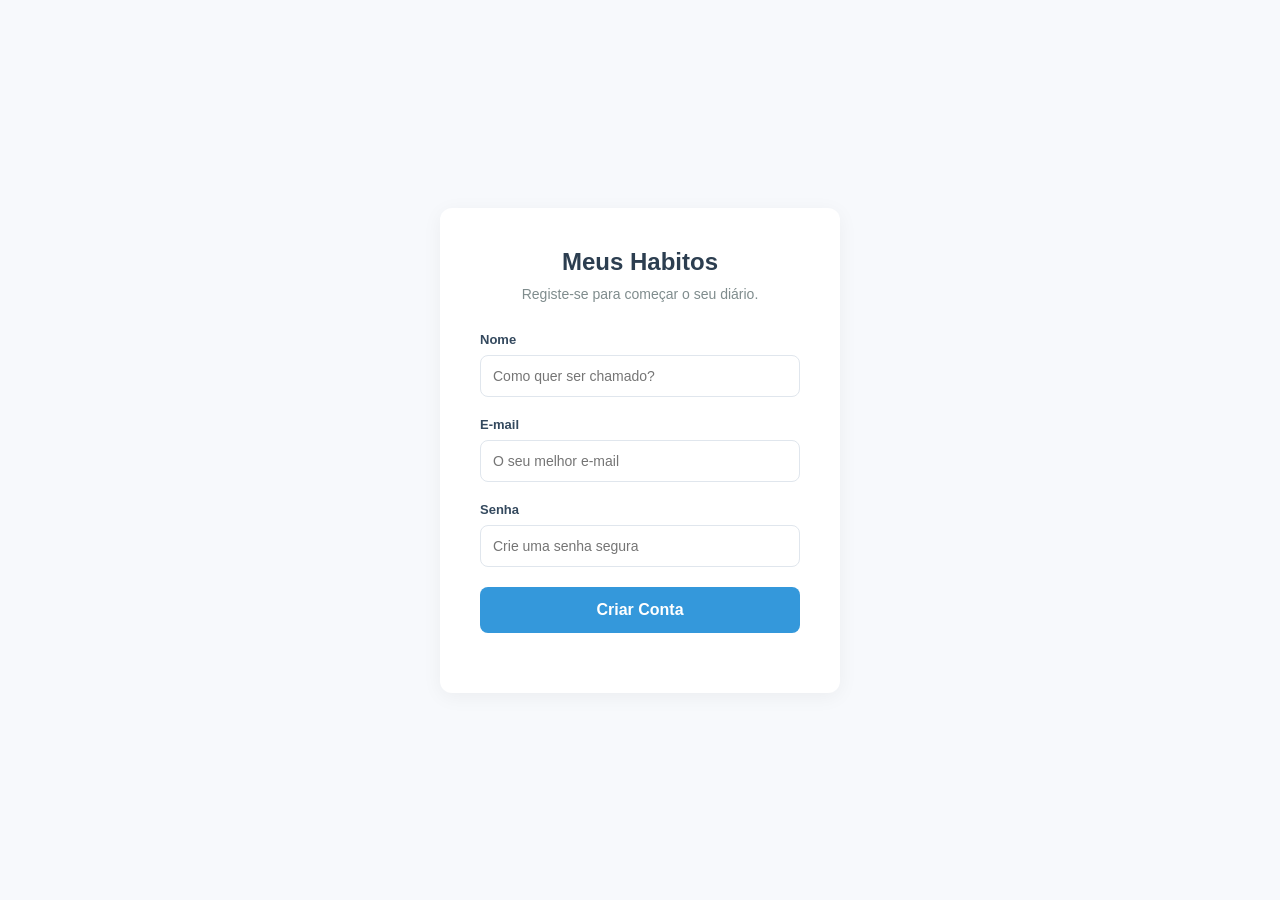
==== src/main/resources/static/dashboard.html @ dc50fb45 "Criado index.html, css e js. Criado dashboard.html, css e js." ====
<!DOCTYPE html>
<html lang="pt-PT">
<head>
    <meta charset="UTF-8">
    <meta name="viewport" content="width=device-width, initial-scale=1.0">
    <title>FeelWrite - O seu Diário</title>
    <link rel="stylesheet" href="css/dashboard.css">
</head>
<body>

<nav class="navbar">
    <h2 id="saudacao">Olá!</h2>
    <button id="btnSair" class="btn-outline">Sair</button>
</nav>

<div class="container">

    <section class="card">
        <h3>Os meus Hábitos</h3>
        <div id="listaHabitos" class="habit-list">
            <p class="loading">A carregar hábitos...</p>
        </div>
    </section>

    <section class="card">
        <h3>Reflexão do Dia</h3>
        <div id="areaReflexao">
            <p id="perguntaTexto" class="pergunta-destaque">A carregar pergunta...</p>

            <form id="formReflexao">
                <textarea id="respostaTexto" placeholder="Escreva aqui a sua reflexão..." rows="4" required></textarea>
                <button type="submit" class="btn-primary">Guardar Reflexão</button>
            </form>
            <div id="mensagemReflexao"></div>
        </div>
    </section>

</div>

<script src="js/dashboard.js"></script>
</body>
</html>
---- src/main/resources/static/css/dashboard.css ----
* {
    box-sizing: border-box;
    margin: 0;
    padding: 0;
    font-family: 'Segoe UI', Roboto, Helvetica, Arial, sans-serif;
}

body {
    background-color: #f7f9fc;
    color: #333;
}

.navbar {
    background-color: white;
    padding: 20px 40px;
    display: flex;
    justify-content: space-between;
    align-items: center;
    box-shadow: 0 2px 10px rgba(0,0,0,0.05);
}

.container {
    max-width: 800px;
    margin: 40px auto;
    padding: 0 20px;
    display: flex;
    flex-direction: column;
    gap: 20px;
}

.card {
    background-color: white;
    padding: 30px;
    border-radius: 12px;
    box-shadow: 0 4px 20px rgba(0, 0, 0, 0.05);
}

.card h3 {
    color: #2c3e50;
    margin-bottom: 20px;
    border-bottom: 2px solid #f0f2f5;
    padding-bottom: 10px;
}

.habit-item {
    display: flex;
    justify-content: space-between;
    align-items: center;
    padding: 15px;
    background-color: #f8fafc;
    border-radius: 8px;
    margin-bottom: 10px;
}

.habit-info h4 { color: #34495e; }
.habit-info span { font-size: 12px; color: #7f8c8d; }

.pergunta-destaque {
    font-size: 18px;
    font-weight: 600;
    color: #3498db;
    margin-bottom: 15px;
}

textarea {
    width: 100%;
    padding: 15px;
    border: 1px solid #e0e6ed;
    border-radius: 8px;
    resize: vertical;
    margin-bottom: 15px;
    font-size: 15px;
}

.btn-primary {
    background-color: #3498db;
    color: white;
    border: none;
    padding: 10px 20px;
    border-radius: 6px;
    cursor: pointer;
    font-weight: bold;
}

.btn-primary:hover { background-color: #2980b9; }

.btn-outline {
    background-color: transparent;
    color: #e74c3c;
    border: 1px solid #e74c3c;
    padding: 8px 15px;
    border-radius: 6px;
    cursor: pointer;
}

.btn-check {
    background-color: #2ecc71;
    color: white;
    border: none;
    padding: 8px 15px;
    border-radius: 6px;
    cursor: pointer;
}
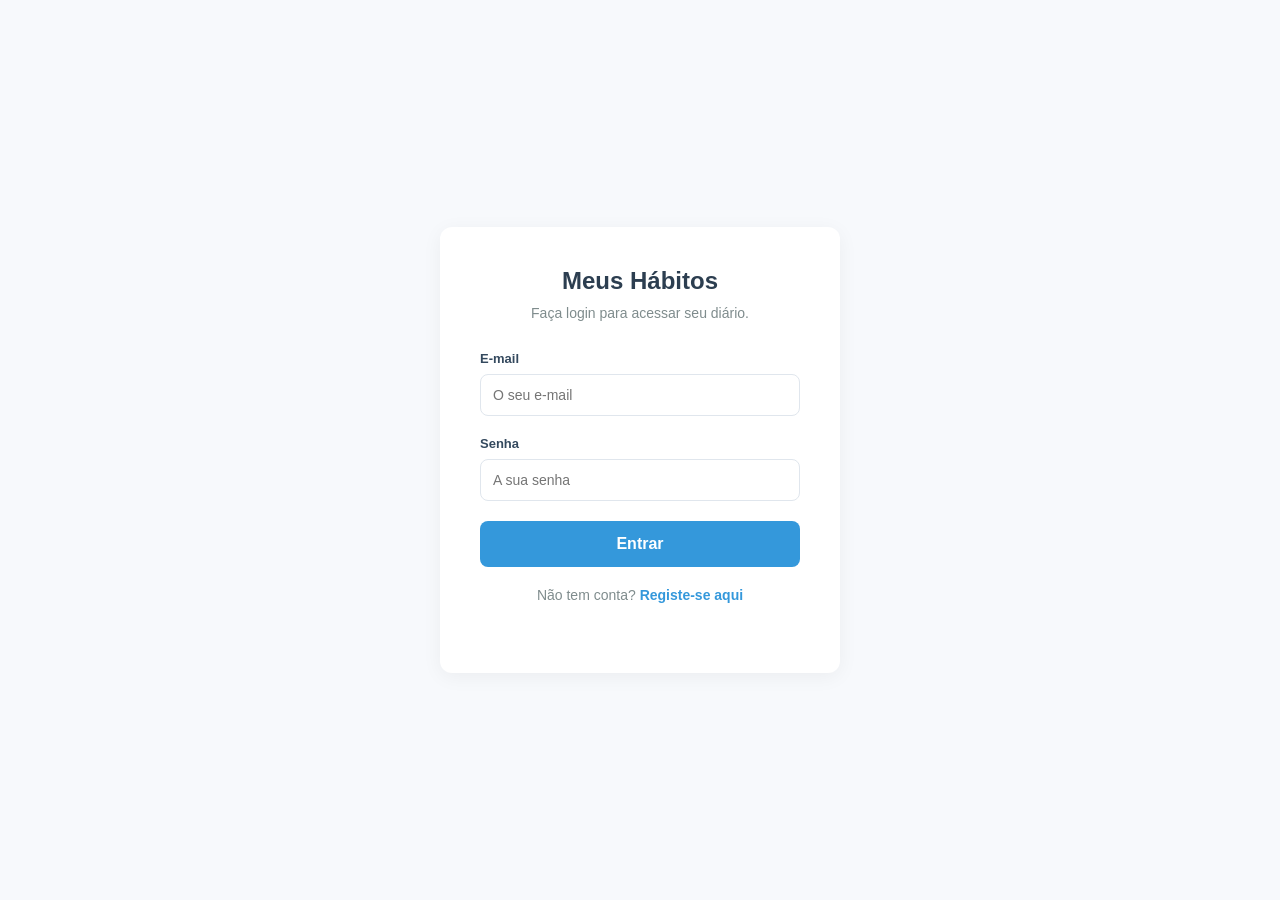
==== commit d44fa650: "Adicionado funcionalidade para criar Habitos" ====
--- a/src/main/resources/static/dashboard.html
+++ b/src/main/resources/static/dashboard.html
@@ -16,9 +16,22 @@
 <div class="container">
 
     <section class="card">
-        <h3>Os meus Hábitos</h3>
+        <div style="display: flex; justify-content: space-between; align-items: center; border-bottom: 2px solid #f0f2f5; margin-bottom: 20px; padding-bottom: 10px;">
+            <h3 style="border: none; margin: 0; padding: 0;">Os meus Hábitos</h3>
+            <button id="btnNovoHabito" class="btn-outline">+ Novo Hábito</button>
+        </div>
+
+        <form id="formNovoHabito" class="form-novo-habito" style="display: none;">
+            <input type="text" id="nomeHabito" placeholder="Nome do hábito (ex: Ler 10 páginas)" required>
+            <input type="text" id="descHabito" placeholder="Descrição curta (opcional)">
+            <select id="categoriaHabito" required>
+                <option value="" disabled selected>Selecione uma categoria...</option>
+            </select>
+            <button type="submit" class="btn-primary" style="width: 100%;">Salvar Hábito</button>
+        </form>
+
         <div id="listaHabitos" class="habit-list">
-            <p class="loading">A carregar hábitos...</p>
+            <p class="loading">Carregando hábitos...</p>
         </div>
     </section>
 
--- a/src/main/resources/static/css/dashboard.css
+++ b/src/main/resources/static/css/dashboard.css
@@ -100,4 +100,48 @@
     padding: 8px 15px;
     border-radius: 6px;
     cursor: pointer;
+}
+
+.form-novo-habito {
+    background-color: #f8fafc;
+    padding: 15px;
+    border-radius: 8px;
+    margin-bottom: 20px;
+    border: 1px dashed #bdc3c7;
+}
+
+.form-novo-habito input,
+.form-novo-habito select {
+    width: 100%;
+    padding: 10px;
+    margin-bottom: 10px;
+    border: 1px solid #e0e6ed;
+    border-radius: 6px;
+    font-size: 14px;
+}
+
+.form-novo-habito input:focus,
+.form-novo-habito select:focus {
+    outline: none;
+    border-color: #3498db;
+}
+
+.area-checkbox {
+    display: flex;
+    align-items: center;
+    gap: 8px;
+    cursor: pointer;
+}
+
+.checkbox-habito {
+    width: 20px;
+    height: 20px;
+    cursor: pointer;
+    accent-color: #2ecc71; /* Deixa a checkbox verde quando marcada */
+}
+
+.texto-checkbox {
+    font-size: 14px;
+    color: #7f8c8d;
+    transition: all 0.3s;
 }
